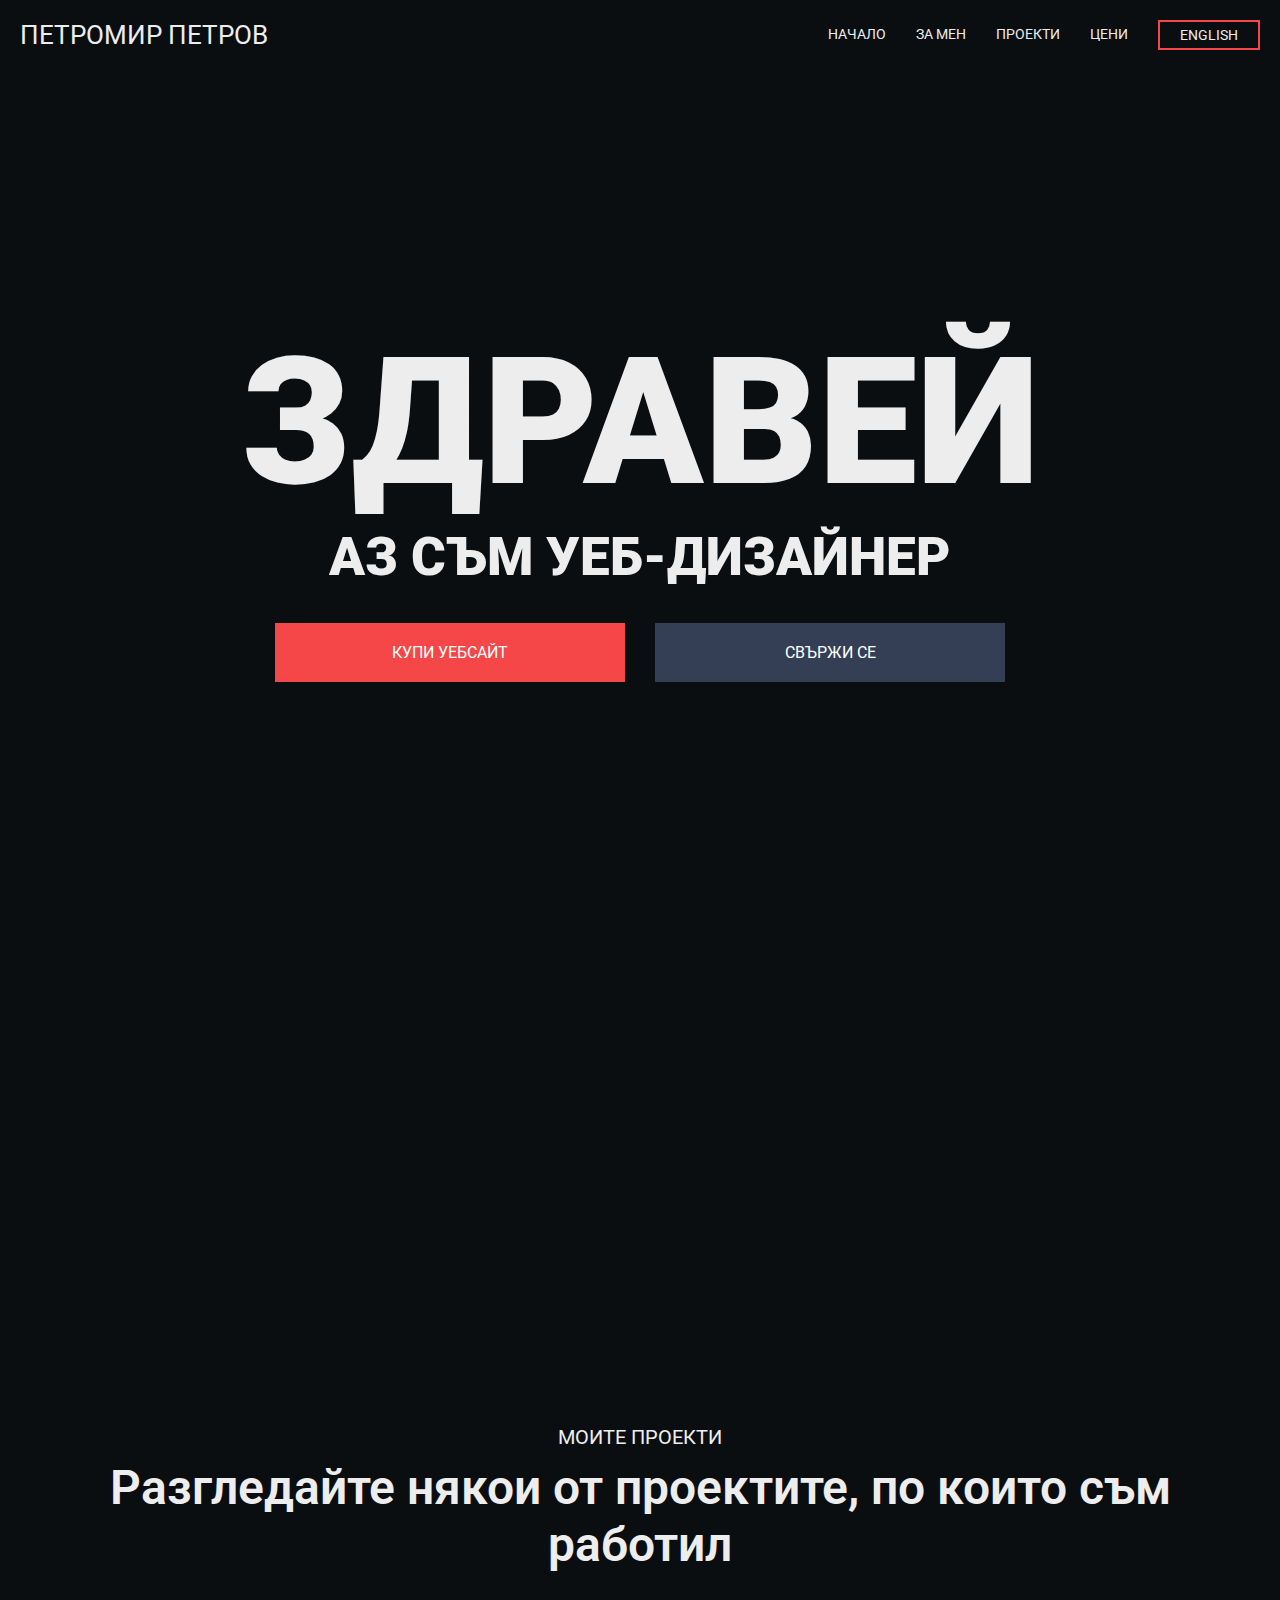
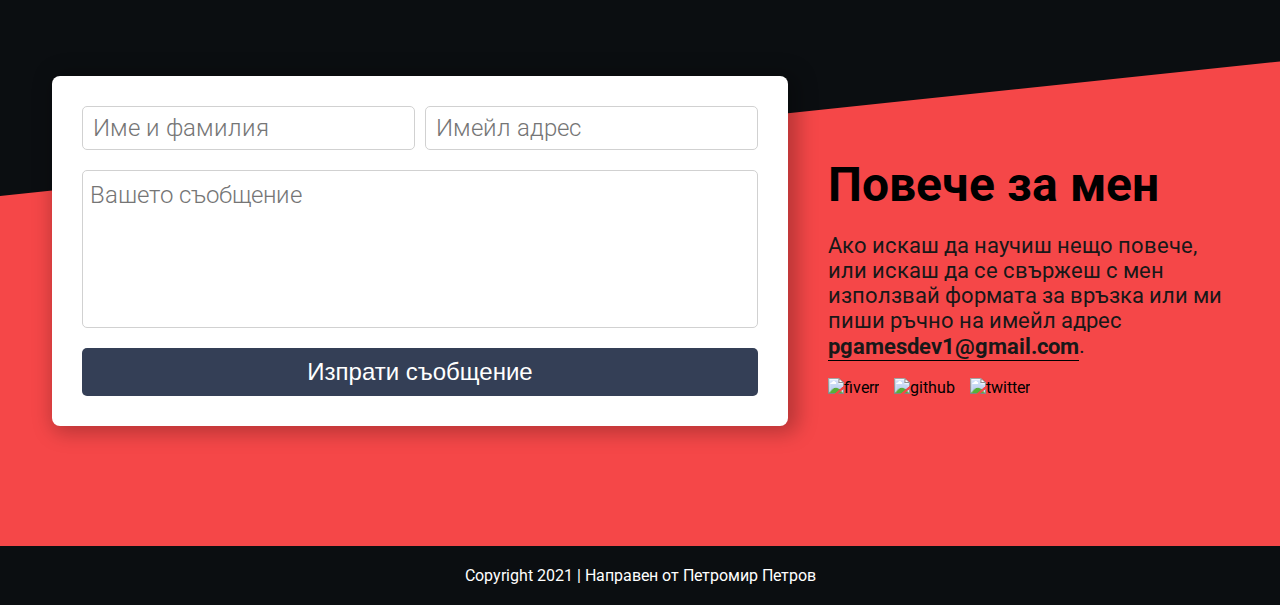
==== bg/index.html @ 0907011b "new projects new color footer translated to bg" ====
<!DOCTYPE html>
<html lang="en">
    <head>
        <title>Petromir Petrov | Web Developer</title>
        <link rel="stylesheet" href="../index.css">
        <meta charset="UTF-8">
        <meta name="description" content="Hi, my name is Petromir Petrov and I'm a front-end web developer and designer.">
        <meta name="keywords" content="HTML, CSS, JavaScript">
        <meta name="author" content="Petromir Petrov">
        <meta name="viewport" content="width=device-width, initial-scale=1.0">
        <link rel="icon" href="../images/logo.png" type="image/png">
        <script defer src="../index.js"></script>
    </head>
    <body>
        <header>
            <div class="mobile" id="navbar">
              <a href="#home">Петромир Петров</a>
              <span class="hamburger" onclick="menu()">
                <div></div>
                <div></div>
                <div></div>
              </span>
            </div>
            <div class="navWrapper" id="mobile-nav">
              <nav class="navigation">
                <span class="cross" onclick="menu()">
                  <div></div>
                  <div></div>
                </span>
                <div class="links">
                  <a class="nav-item" href="#home">Начало</a>
                  <a class="nav-item" href="#about">За мен</a>
                  <a class="nav-item" href="#projects">Проекти</a>
                  <a class="nav-item" href="#prices">Цени</a>
                  <a class="nav-item" href="/">English</a>
                </div>
                <div class="extras">
                  
                  <h2>Намери ме</h2>
                  <div class="extras-social">
                    <a href="https://www.fiverr.com/users/pgamesdev/" target="_blank"><img src="../images/fiverr.png" alt="fiverr"/></a>
                    <a href="https://www.github.com/PGameplay" target="_blank"><img src="../images/github-black.png" alt="github"></a>
                    <a href="https://www.twitter.com/PetromirDev" target="_blank"><img src="../images/twitter.png" alt="twitter"/></a>
                    <!-- <a href="https://www.github.com/PGameplay" target="_blank"><img src="https://cdn.icon-icons.com/icons2/2368/PNG/512/github_logo_icon_143772.png" width="32" alt="github"></a> -->
                  </div>  
                           
                </div>
                <div class="extras-bg-skew"></div>
                <div class="extras-bg"></div>     
                
              </nav>
           </div>
        </header>
        <main id="main">
          <section id="home">
            <div class="welcome-message bg">
              <h1>Здравей</h1>
              <h2>Аз съм уеб-дизайнер</h2>
              <div class="welcome-buttons">
                <a href="#prices">Купи уебсайт</a>
                <a class="second-welcome-button" href="#contact">Свържи се</a>
              </div>
            </div>
          </section>
          <section class="section about scroll scroll-opacity">
            <a href="#" class="anchor" id="about"></a> 
            <div class="about-wrapper">
              <div class="about-left">
                <h6>За мен</h6>
                <h3>Аз съм UX/UI Designer &<br/>
                Front-end разработчик</h3>
                <div class="line"></div>
              </div>
              <div class="about-right">
                <p>
                Здравей, казвам се Петромир Петров и съм самонаучен web разработчик и дизайнер. Обичам да създавам уебсайтове и уеб-апликации, които помагат на хората.
        <br/>
        <br/>
        Имам опит с HTML, CSS, JS, ReactJS, PreactJS, NextJS, Axios, Firebase and TailwindCSS. For me the key of making a good website is having the best possible performance,
        design, responsivness and last, but not least browser support. За мен най- важното нещо при създаване на уебсайт е постигането на възможно най- добрите - бързина, дизайн, (респонсив) и последно
        , но не и по значение съвместимост между всеки браузър.
        </p>
                <h4>Намери ме</h4>
              <div class="social">
                <!-- <a id="profile-link" href="https://github.com/PGameplay" target="_blank"><svg xmlns="http://www.w3.org/2000/svg" viewBox="0 0 24 24" ><path fill="none" d="M0 0h24v24H0z"/><path d="M12 2C6.475 2 2 6.475 2 12a9.994 9.994 0 0 0 6.838 9.488c.5.087.687-.213.687-.476 0-.237-.013-1.024-.013-1.862-2.512.463-3.162-.612-3.362-1.175-.113-.288-.6-1.175-1.025-1.413-.35-.187-.85-.65-.013-.662.788-.013 1.35.725 1.538 1.025.9 1.512 2.338 1.087 2.912.825.088-.65.35-1.087.638-1.337-2.225-.25-4.55-1.113-4.55-4.938 0-1.088.387-1.987 1.025-2.688-.1-.25-.45-1.275.1-2.65 0 0 .837-.262 2.75 1.026a9.28 9.28 0 0 1 2.5-.338c.85 0 1.7.112 2.5.337 1.912-1.3 2.75-1.024 2.75-1.024.55 1.375.2 2.4.1 2.65.637.7 1.025 1.587 1.025 2.687 0 3.838-2.337 4.688-4.562 4.938.362.312.675.912.675 1.85 0 1.337-.013 2.412-.013 2.75 0 .262.188.574.688.474A10.016 10.016 0 0 0 22 12c0-5.525-4.475-10-10-10z" fill="rgba(255,255,255,1)"/></svg></a> -->
                <a href="https://www.fiverr.com/users/pgamesdev/" target="_blank"><img src="../images/fiverr.png" alt="fiverr"/></a>
                <a href="https://www.github.com/PGameplay" target="_blank"><img src="../images/github(1).png" alt="github"></a>
                <a href="https://www.twitter.com/PetromirDev" target="_blank"><img src="../images/twitter.png" alt="twitter"/></a>
              </div>
              </div>
            </div>
          </section>
          <section class="section projects">
            <a href="#" class="anchor" id="projects"></a>
            <h6>Моите проекти</h6>
            <h3>Разгледайте някои от проектите, по които съм работил</h3>
            <div class="projects-flex">
              <div class="project-tile scroll scroll-from-right">
                <img loading="lazy" alt="project" src="https://propus-elementor.nelly-k.com/wp-content/uploads/2021/02/Portfolio-01-768x512.jpg"/>
                <div class="project-tile-body">
                  <h2 class="project-name">Lorem lipsum</h2>
                  <div class="line project-line"></div>
                  <div class="project-stack">
                    <h3 class="project-stack-item">Lorem.</h3>
                    <h3 class="project-stack-item">Lorem.</h3>
                    <h3 class="project-stack-item">Lorem.</h3>
                    <h3 class="project-stack-item">Lorem.</h3>
                  </div>
                  <p>Lorem ipsum dolor sit, amet consectetur adipisicing elit. Hic, quaerat?</p>
                  <div class="project-tile-bottom">
                    <a href="#" class="project-bottom-preview">Виж</a>
                    <a href="#" class="project-bottom-github">Github</a>
                  </div>
                </div>                               
              </div>
              <div class="project-tile scroll scroll-from-left">
                <img loading="lazy" alt="project" src="https://propus-elementor.nelly-k.com/wp-content/uploads/2021/02/Portfolio-01-768x512.jpg"/>
                <div class="project-tile-body">
                  <h2 class="project-name">Lorem lipsum</h2>
                  <div class="line project-line"></div>
                  <div class="project-stack">
                    <h3 class="project-stack-item">Lorem.</h3>
                    <h3 class="project-stack-item">Lorem.</h3>
                    <h3 class="project-stack-item">Lorem.</h3>
                    <h3 class="project-stack-item">Lorem.</h3>
                  </div>
                  <p>Lorem ipsum dolor sit, amet consectetur adipisicing elit. Hic, quaerat?</p>
                  <div class="project-tile-bottom">
                    <a href="#" class="project-bottom-preview">Виж</a>
                    <a href="#" class="project-bottom-github">Github</a>
                  </div>
                </div>                               
              </div>
              <div class="project-tile scroll scroll-from-right">
                <img loading="lazy" alt="project" src="https://propus-elementor.nelly-k.com/wp-content/uploads/2021/02/Portfolio-01-768x512.jpg"/>
                <div class="project-tile-body">
                  <h2 class="project-name">Lorem lipsum</h2>
                  <div class="line project-line"></div>
                  <div class="project-stack">
                    <h3 class="project-stack-item">Lorem.</h3>
                    <h3 class="project-stack-item">Lorem.</h3>
                    <h3 class="project-stack-item">Lorem.</h3>
                    <h3 class="project-stack-item">Lorem.</h3>
                  </div>
                  <p>Lorem ipsum dolor sit, amet consectetur adipisicing elit. Hic, quaerat?</p>
                  <div class="project-tile-bottom">
                    <a href="#" class="project-bottom-preview">Виж</a>
                    <a href="#" class="project-bottom-github">Github</a>
                  </div>
                </div>                               
              </div>

           
            </div>
          </section>
          <section class="section prices scroll scroll-opacity">
            <a href="#" class="price-anchor" id="prices"></a>
            <h6>цени</h6>
            <h3>Най - добрата цена за теб, който и да си</h3>
            <div class="plans-wrapper">
              <div class="plan">
                <div class="plan-top">
                  <h4 class="plan-category">Стандартен</h4>
                  <h2 class="plan-price"><span>40лв.</span> /фиксирана</h2>
                  <p class="plan-desc">A beautifuly designed one page with 5 sections maximum static website.</p>
                </div>
                <div class="plan-info">
                  <ul>
                    <li><img src="../images/tick.png" alt="/"/>Perfect for starters</li>
                    <li><img src="../images/tick.png" alt="/"/>1 страница 5 секции</li>
                    <li><img src="../images/tick.png" alt="/"/>Анимации</li>
                    <li><img src="../images/tick.png" alt="/"/>1 ревизия</li>
                    <a class="contact-button" href="#contact">Свържи се</a>
                  </ul>
                </div>
              </div>
              <div class="plan" id="best-plan">
                <div class="plan-top">
                  <h4 class="plan-category">Препоръчан</h4>
                  <h2 class="plan-price"><span>80лв.</span> /фиксирана</h2>
                  <p class="plan-desc">Multi-page static website with Lorem ipsum dolor sit amet.</p>
                </div>
                <div class="plan-info">
                  <ul>
                    <li><img src="../images/tick.png" alt="/"/>Perfect for starters</li>
                    <li><img src="../images/tick.png" alt="/"/>3-4 страници</li>
                    <li><img src="../images/tick.png" alt="/"/>Wireframe</li>
                    <li><img src="../images/tick.png" alt="/"/>3 ревизии</li>
                    <a class="contact-button" href="#contact">Свържи се</a>
                  </ul>
                </div>
              </div>
              <div class="plan">
                <div class="plan-top">
                  <h4 class="plan-category">Бизнес</h4>
                  <h2 class="plan-price"><span>200лв.</span> /фиксирана</h2>
                  <p class="plan-desc">Lorem ipsum dolor sit amet consectetur adipisicing elit.</p>
                </div>
                <div class="plan-info">
                  <ul>
                    <li><img src="../images/tick.png" alt="/"/>Перфектен за вашия бизнес</li>
                    <li><img src="../images/tick.png" alt="/"/>5-9 страници</li>
                    <li><img src="../images/tick.png" alt="/"/>Layout sketch и wireframe</li>
                    <li><img src="../images/tick.png" alt="/"/>5 ревизии</li>
                    <a class="contact-button" href="#contact">Свържи се</a>
                  </ul>
                </div>
              </div>
              
            </div>
            <p class="plans-disclaimer">*Всички цени са цени за самият уебсайт и не включват хостинг и домейн, но е моя задача да ви помогна за тях!</p>
          </section>
        </main>
        <footer>
          <div class="footer-top">
          </div>
          </div>
          <div class="footer-body">
            <div class="footer-body-content">
              <a href="#" class="anchor" id="contact"></a>
              <form class="contact-form scroll" action="https://formsubmit.co/pgamesdev1@gmail.com" method="POST">
                <div class="contact-form-top">
                  <input type="text" name="name" placeholder="Име и фамилия" required/>
                  <input type="email" name="email" placeholder="Имейл адрес" required/>
                </div>

                <textarea name="message" placeholder="Вашето съобщение" required></textarea>
                <button class="footer-contact-button">Изпрати съобщение</button>
              </form>
              <div class="footer-body-right">
                <h2>Повече за мен</h2>
                <p>Ако искаш да научиш нещо повече,
                  или искаш да се свържеш с мен използвай
                  формата за връзка или ми пиши ръчно на
                  имейл адрес <a href="mailto:pgamesdev1@gmail.com" class="email">pgamesdev1@gmail.com</a>.</p>
                <div class="social footer-social"> 
                  <!-- <div class="circle"></div>
                  <div class="circle"></div> -->
                  <a href="https://www.fiverr.com/users/pgamesdev/" target="_blank"><img src="../images/fiverr.png" alt="fiverr"/></a>
                  <a href="https://www.github.com/PGameplay" target="_blank"><img src="../images/github(1).png" alt="github"></a>
                  <a href="https://www.twitter.com/PetromirDev" target="_blank"><img src="../images/twitter.png" alt="twitter"/></a>
                </div>
              </div>
            </div>
          </div>
          <div class="footer-copyright">
            <p>Copyright 2021 | Направен от Петромир Петров</p>
          </div>
        </footer>
    </body>
    <!-- <script>
     
    </script> -->
</html>
---- index.css ----
@import url("https://fonts.googleapis.com/css2?family=Roboto:ital,wght@0,100;0,300;0,400;0,500;0,700;0,900;1,700&display=swap");
/* @import url("https://fonts.googleapis.com/css2?family=Open+Sans:wght@300;400;600;700;800&display=swap"); */
html,body{
  margin:0;
  padding:0;
  font-family: "Roboto", sans-serif!important;
  overflow-x:hidden;
  scroll-behavior:smooth;
}
body{
  background-color: #0B0E11;
}
::selection{
  background-color: rgb(235, 135, 143);
}
*{
  margin:0;
  padding:0;
  box-sizing:border-box;
  color: #EDEDED;
}
/*SCROLL ANIMATION*/
.scroll {
  transition-delay: 1s;
}
.scroll.scroll-opacity{
  transition: 1s opacity;
  opacity: 0;
}
.scroll.scroll-opacity.scrolled {
  opacity: 1;
}
.scroll.scroll-from-left{
  position: relative;
  left:-100%;
  transition: left 1s;
}
.scroll.scroll-from-left.scrolled{
  left: 0;
}
.scroll.scroll-from-right{
  position: relative;
  right: -100%;
  transition: right 1s;
}
.scroll.scroll-from-right.scrolled{
  right: 0;
}
/*STYLES*/
a{
  text-decoration:none;
}
a.anchor{
  display: block;
  position: relative;
  top: -250px;
  visibility: hidden;
}
a.price-anchor{
  display: block;
  position: relative;
  top: -150px;
  visibility: hidden;
}
@media (max-width: 768px){
  a.anchor{
    top:-90px;
  }
}
.section{
  display:flex;
  justify-content:center;
  padding: 60px 20px;
}
/*NAVBAR*/
header{
  padding:20px;
  z-index: 999;
  position:fixed;
  width:100%;
  display:flex;
  justify-content:space-between;
  background-color: #0B0E11;
}
header a{
  font-size: 26px;
  text-transform:uppercase;
  white-space: nowrap;
}
.nav-item{
  margin-left:30px;
  text-transform:uppercase;
  font-size: 14px;
  border-bottom: 2px solid transparent;
  transition: .2s border ease-out;
}
.nav-item:hover{
  border-bottom: 2px solid #F54748;
}
.nav-item:last-child{
  padding: 5px 20px;
  border: 2px solid #F54748;
  transition: .1s ease-out;
  background: transparent;
  background: linear-gradient(to left, transparent 50%, #F54748 50%) right;
  background-size: 200%;
  transition: .3s ease-out background;
}
.nav-item:last-child:hover{
  background-position: left;
  color:white;
}
.mobile{
  justify-content: space-between;
  align-items: center;
}
.hamburger{
  display: none;
  width: 50px;
  height: 50px;
  cursor: pointer;
  position: relative;
}
.hamburger div{
  width: 50px;
  right: 0px;
  background-color: white;
  height: 3px;
  top:10px;
  position: absolute;
}
.hamburger div:nth-child(2){
  top: 25px;
  width: 30px;
}
.hamburger div:last-child{
  top:38px;
  width: 15px;
}
.navigation{
  display: flex;
  position: relative;
  align-items: center;
}
.links{
  display: flex;
  align-items: center;
}
.cross{
  cursor: pointer;
  display: none;
  width: 30px;
  height: 30px;
  position: absolute;
  top: 20px;
  right: 20px;
}
.cross div{
  position: absolute;
  width: 2px;
  height: 30px;
  top:0;
  left:50%;
  /* top:25px
  right:40px; */
  background-color: black;
  transform: rotate(-45deg);
}
.cross div:last-child{
  transform: rotate(45deg);
}
.extras{
  display: none;
  z-index: 2;
  position: relative;
}
.extras-bg{
  display: none;
  position: absolute;
  width: 100%;
  height: 150px;
  bottom: 0;
  width: 100%;
  background: rgb(255, 219, 219);
  z-index: 0;
  transform-origin: top right;
}
.extras-bg-skew{
  display: none;
  position: absolute;
  width: 100%;
  bottom: -100px;
  height: 300px;
  background: rgb(255, 219, 219);
  z-index: 0;
  transform: skewY(-6deg);
  transform-origin: top left;
}

#navbar{
  display:flex;
}


@media (min-width: 1300px){
  .nav-item{
    font-size: 16px;
  }
}
@media (max-width: 768px){
  .extras-bg{
    display: block;
  }
  .extras-bg-skew{
    display: block;
  }
  #mobile-nav{
    display: none;
  }
  header{
    flex-direction: column;
    background-color: transparent;
    padding: 0;
  }
  .mobile{
    padding:20px 10px;
    background-color: #0B0E11;
  }
  .navWrapper{
    position: fixed;
    left:0;
    top:0;
    flex-direction: column;
    height: 100%;
    padding: 10px;
    width: 100%;
    background-color: #0B0E11;

  }
  .navigation{
    background-color: #FFF;
    height: 100%;
    flex-direction: column;
    justify-content: center;
    width: 100%;
  }
  .extras{
    display: flex;
    flex-direction: column;
    justify-content: center;
    margin-top: auto;
    margin-bottom: 20px;
    text-align: center;
  }
  .extras h2{
    color:rgb(44, 44, 44);
    margin-bottom: 15px;
  }
  .extras-social a{
    margin: 0 5px;
  }
  .cross{
    display: block;
  }
  .nav-item{
    margin-left: 0;
    text-align: center;
    font-weight: bold;
    color:#212121;
    font-size: 16px;
    letter-spacing: 1.6px;
    margin-bottom: 40px;
    border-bottom: 2px solid transparent;
    transition: .3s ease-out border;
  }
  .nav-item:hover{
    color:#2a2a5c;
    border-bottom: 2px solid #F54748;
  }
  .nav-item:last-child{
    /* padding: 0 0;
    margin-bottom: 0;
    background:none;
    background-color: transparent;
    color: #212121;
    border: 2px solid transparent;
    font-weight: 600;
    transition: .3s ease-out border;
    color: black;
    padding: 5px;
    border: 2px solid #F54748; */
    padding: 5px 10px;
  }
  /* .nav-item:last-child:hover{
    color: black;
    border-bottom: 2px solid #F54748;
  } */
  .links{
    flex-direction: column;
    margin-top: auto;
  }
  .hamburger{
    display: block;
  }
}
/*WELCOME SECTION*/
#home{
  min-height: 100vh;
  display:flex;
  justify-content:center;
  align-items:center;
  text-align:center;
}
.welcome-message{
  display:flex;
  max-width: 800px;
  padding: 20px;
  flex-direction:column;
  align-items: center;
}
.welcome-message h1{
  font-size: calc(100px + 6vw);
  text-transform:uppercase;
  font-weight: 900;
}
.welcome-message h2{
  font-size: calc(40px + 1vw);
  text-transform:uppercase;
  font-weight: 900;
}
.welcome-message p{
  text-align:left;
  align-self:flex-start;
  margin-top: 20px;
  color: rgb(240,240,240);
}
.welcome-buttons{
  margin-top: 35px;
  display:flex;
  width:100%;
  justify-content: center;
}
.welcome-buttons a{
  background-color: #F54748;
  outline: none;
  border:none;
  color:white;
  font-size: 16px;
  padding: 20px 60px;
  text-transform: uppercase;
  white-space:nowrap;
  margin: 0 15px;
  width: 100%;
}
.welcome-buttons a:hover{
  background-color:white;
  color: black;
  cursor:pointer;
}
.welcome-buttons .second-welcome-button{
  background-color: #343F56;
  color:white;
}
.welcome-buttons .second-welcome-button:hover{
    background-color: #293142;
    color: white;
}
@media (max-width: 550px){
  .welcome-buttons{
    flex-direction: column;
  }
  .welcome-buttons a{
    margin-left:0;
    margin-right: 0;
    margin-top: 20px;
  }
  .welcome-message h1{
    font-size: 100px;
  }
  .welcome-message.bg h1{
    font-size: 80px;
  }
  .welcome-message h2{
    font-size: 30px;
    margin-bottom: auto;
  }
  .welcome-message{
    width: 100%;
    justify-content: center;
  }
  .welcome-buttons{
    margin-top: 100px;
  }
  /* #home{
    align-items: flex-end;
    padding-bottom: 30px;
  } */
}
@media (min-height: 800px){
  #home{
    padding-top: 100px;
    align-items: center;
  }
}
/*ABOUT*/

.about-wrapper{
  max-width: 1200px;
  display:flex; 
  width:100%;
  justify-content:space-between;
}
.about-left{
  white-space:nowrap;
  margin-right: 100px;
}
.about-left h6{
  text-transform: uppercase;
  margin-bottom: 25px;
  font-weight: 400;
  font-size: 14px;
  min-width: 550px;
  font-weight: 300;
}
.about-left h3{
  font-size:26px;
  text-transform:uppercase;
  font-weight: 300;
}
.line{
  margin-top: 20px;
  width: 40px;
  border-radius: 5px;
  height:2px;
  background-color: #F54748;

}
.about-right p{
  font-weight: 300;
  line-height: 140%;
  font-size: 18px;
}
.about-right h4{
  margin-top:15px;
  text-transform:uppercase;
  letter-spacing: 2px;
  font-weight: 400;
}
.social {
  margin-top: 15px;
  display: flex;
}
.social img{
  width: 32px;
  height:32px;
}
.social a{
  margin-right: 15px;
}
.social a:last-child{
  margin-right: 0;
}
@media (min-width: 1300px){
  .about-left h3{
    font-size: 32px;
  }
  .about-left h6{
    font-size: 18px;
  }
  .about-right p {
    font-size: 22px;
  }
  .about-right h4{
    font-size: 20px;
    margin-top: 25px;
  }
  .social{
    margin-top: 10px;
  }
}
@media (max-width: 1200px){
  .about-left h6{
    min-width: unset;
  }
  .about-right p{
    max-width: 500px;
  }
}
@media (max-width: 900px){
  .about-wrapper{
    flex-direction:column;
    align-items:center;
  }
  .line{
    margin:20px auto;
  }
  .about-left{
    margin-bottom: 50px;
    justify-content:center;
    text-align:center;
    margin-right:0;
  }
  .about-right p{
    max-width: unset;
    text-align: center;
  }
  .about-right h4{
    text-align: center;
    margin-top: 20px;
    font-size: 16px;
  }
  .social{
    justify-content: center;
    text-align: center;
  }
}
/*Projects*/
.projects{
  justify-content: center;
  flex-direction: column;
}
/* .projects > h6, .projects > h3{
  text-align: center;
}
.projects > h6{
  text-transform: uppercase;
  margin-bottom: 25px;
  font-weight: 400;
  font-size: 14px;
  min-width: 550px;
  font-weight: 300;
} */
.projects > h6{
  text-transform: uppercase;
  font-weight: 400;
  text-align: center;
  font-size: 20px;
  color: rgb(238, 238, 238);
  margin-bottom: 10px;
}
.projects > h3{
  font-size:48px;
  text-align: center;
  font-weight: 600;
}
/* .projects > h3{
  font-size:26px;
  text-transform:uppercase;
  font-weight: 300;
  margin-bottom: 40px;
} */
.projects-flex{
  display:flex;
  justify-content:center;
  flex-wrap:wrap;
}
.project-tile{
  margin: 20px 20px;
  display:flex;
  max-width: 350px;
  flex-direction:column;
  position:relative;
  background-color: #121621;
  padding: 20px;
  border-radius: 15px;

}
.project-tile img{
  /* transition: .6s; */
  width: 100%;
  height: auto;
  border-radius: 15px;
}
/*PROJECT BODY*/
.project-stack{
  display: flex;
  align-items: center;
  justify-content: flex-start;
  flex-wrap: wrap;
  margin: 20px 0;
}
.project-stack-item{
  padding: 4px 12px;
  border-radius: 50px;
  background-color: #22273B;
  font-weight: 500;
  color:rgb(202, 202, 202);
  text-transform: uppercase;
  font-size: 16px;
  margin: 12px;
  margin-bottom: 0;
  margin-left: 0;
}

.project-tile-body p{
  font-size: 24px;
  color: rgb(201, 201, 201);
}
.project-name{
  margin-top: 15px;
  font-weight: 500;
  font-size: 24px;
}
.project-line{
  margin:10px 0;
}
/*PROJECT BOTTOM*/
.project-tile-bottom{
  display: flex;
  margin-top: 20px;
}
.project-tile-bottom a{
  padding: 6px 18px;
  margin-right: 10px;
  border-radius: 50px;
  font-size: 18px;
  display: flex;
  align-items: center;
}
.project-bottom-preview{
  background-color: white;
  color:black;
  transition: .3s ease-out;
  border: 1px solid transparent;
}
.project-bottom-preview:hover{
  background-color: transparent;
  border: 1px solid white;
  color:white;
}
.project-bottom-github{
  border: 1px solid white;
  transition: .3s ease-out;
}
.project-bottom-github:hover{
  border: 1px solid transparent;
  background-color: white;
  color:black;
}

/* .project-tile img:hover{
  transform: translateY(-10px)
} */
/* .project-tile a{
  text-transform:uppercase;
  margin-top:20px;
  font-size: 16px;
  letter-spacing: .8px;
  font-weight:500;
}
.project-tile h4{
  font-weight: 300;
  margin-top: 15px;
} */
/* @media (min-width: 1300px){
  .project-tile {
    max-width: 450px;
  }
} */
@media (max-width: 760px){
  .project-tile{
    margin: 10px 0;
    width: 100%;
  }
  .projects > h3{
    font-size: 30px;
  }
  .projects >  h6{
    font-size: 16px;
  }
}
@media (min-width: 1300px){
  .projects > h3{
    margin-bottom: 50px;
  }
  .project-tile{
    width: 100%;
    align-items: center;
    justify-content: center;
    max-width: unset;
    flex-direction: row;
    max-width: 1200px;
  }
  .project-tile-body{
    flex-direction: column;
    padding: 20px 40px;
  }
  .project-line{
    height: 3px;
  }
  .project-tile img{
    max-width: 500px;
  }
  .projects-flex{
    width: 100%;
    flex-wrap: nowrap;
    flex-direction: column;
    align-items: center;
  }

}
/*PRICES*/
.prices{
  display: flex;
  flex-direction: column;
  justify-content: center;
  align-items: center;
}
.prices h6{
  text-transform: uppercase;
  font-weight: 400;
  text-align: center;
  font-size: 20px;
  color: rgb(238, 238, 238);
  margin-bottom: 10px;
}
.prices h3{
  font-size:48px;
  text-align: center;
  font-weight: 600;
}
.plans-wrapper{
  display: flex;
  justify-content: center;
  flex-wrap: wrap;
  margin-top: 50px;
}
.plans-disclaimer{
  color: rgb(228, 228, 228);
  margin-top: 20px;
  max-width: 100%;
}
.plan *{
  color:black;
}
.plan{
  background-color: white;
  border-radius: 8px;
  margin: 10px;
}
#best-plan{
  border: 3px solid #cf1414;
}
.plan-category{
  text-transform: uppercase;
  color:#cf2424;
  background-color: #ffeeee;
  display: inline;
  border-radius: 25px;
  padding: 5px 14px;
  font-size: 14px;
  font-weight: 500;
}
.plan-top{
  padding: 30px;
}
.plan-price{
 color:#444444; 
 margin-top: 15px;
 font-weight: 400;

}
.plan-price span{
  font-size: 48px;
  font-weight: 900;
}
.plan-desc{
  color:#5f5f5f;
  max-width: 350px;
  margin-top: 15px;
}
/*plan bottom*/
.plan-info{
  padding: 20px 30px 30px 30px;
  background-color: #F9FAFB;
  border-radius: 0 0 8px 8px;
}
.plan-info li{
  list-style-type: none;
  color:rgb(44, 44, 44);
}
.plan-info img{
  margin-right: 10px;
}
.contact-button{
  width: 100%;
  box-shadow: rgba(50, 50, 93, 0.25) 0px 6px 12px -2px, rgba(0, 0, 0, 0.3) 0px 3px 7px -3px;
  color: #F54748;
  font-weight: 500;
  display: flex;
  justify-content: center;
  margin-top: 30px;
  border-radius: 5px;
  padding: 12px 0;
  cursor: pointer;
}
#best-plan .contact-button{
  background-color: #F54748;
  color: white;
  box-shadow: none;
}
.contact-button:hover{
  box-shadow: rgba(50, 50, 93, 0.25) 0px 12px 12px -2px, rgba(0, 0, 0, 0.3) 0px 3px 7px -3px;
}
#best-plan .contact-button:hover{
  background-color: #e62929;
}
@media (min-width: 1300px){
  .plan{
    margin:20px;
    min-width: 500px;
  }
  .plan-top{
    padding:40px;
  }
  .plan-info{
    padding: 20px 40px 40px 40px;
  }
  .plan-price{
    margin-top: 30px;
    font-size: 40px;
  }
  .plan-price span{
    font-size: 70px;
  }
  .plan-desc{
    font-size: 20px;
  }
  .plan-category{
    font-size: 16px;
    padding: 6px 18px;
  }
  .plan-info li{
    font-size: 20px;
  }
  .contact-button{
    font-size: 24px;
  }
}
@media (max-width: 768px){
  .plan{
    width: 100%;
    max-width: 400px;
    margin: 10px 0;
  }
  .section{
    padding: 80px 10px;
  }
  .prices h6{
    font-size: 16px;
  }
  .prices h3{
    font-size: 30px;
  }
  .plans-disclaimer{
    max-width: 400px;
  }
}
/*FOOTER*/
footer{
  position: relative;
  display: flex;
  flex-direction: column;
  align-items: center;
  justify-content: center;
  margin-top: 200px;
  background-color: #F54748;
}
footer *{
  outline: none;
  color:black;
  border:none;
}
footer input, footer textarea{
  border: 1px solid #D1D1D1;
  font-size: 24px;
  padding: 7px 10px;
  color:black;
  font-family: "Roboto", sans-serif!important;
  font-weight: 300;
  border-radius: 5px;
  resize: none;
}
footer textarea{
  padding: 10px 7px 90px 7px;
}
.footer-top {
  position: absolute;
  top: 0;
  bottom: 0;
  right: 0;
  left: 0;
  width: 100%;
  height: 100%;
  background: #F54748;
  z-index: -1;
  transform: skewY(-6deg);
  transform-origin: top left;
}
.footer-body{
  padding: 0 20px;
  top:-120px;
  position: relative;
}
.footer-body-content{
  display: flex;
  align-items: flex-start;
  justify-content: center;
  position: relative;
}
.footer-body-right{
  margin-top: 80px;
  margin-left: 40px;
}
.footer-body-right h2{
  font-weight: bold;
  font-size: 48px;
}
.footer-body-right p{
  max-width: 400px;
  margin-top: 20px;
  font-size: 22px;
  color:rgb(24, 24, 24);
}
.email{
  font-weight: bold;
  border-bottom: 1px solid black;
  padding: 1.5px 0;
  color:rgb(24, 24, 24);
  transition: .1s color,border;
}
.email:hover{
  color:white;
  border-bottom: 1px solid white;
}
/*FOOTER-CONTACT-FORM*/
.contact-form{
  position: relative;
  display: flex;
  flex-direction: column;
  background-color: white;
  padding: 30px;
  box-shadow: 5px 2px 20px 5px rgba(0,0,0,0.25);
  border-radius: 8px;
}
.contact-form-top{
  display: flex;
}
.contact-form-top input:last-child{
  margin-left: 10px;
}
.contact-form input{
  margin-bottom: 10px;
}
.contact-form textarea{
  margin-top: 10px;
}
.contact-form button{
  font-size: 24px;
  background-color: #343F56;
  color:white;
  border-radius: 5px;
  padding: 10px 0;
  margin-top: 20px;
}
.contact-form button:hover{
  background-color: #2b354b;
  cursor: pointer;
}
/*FOOTER-BOTTOM*/
.footer-copyright{
  background-color: #0B0E11;
  width: 100%;
  display: flex;
  padding: 20px;
  justify-content: center;
}
.footer-social{
  margin-top: 20px;
}
.footer-copyright p{
  color:white;
}
/*MEDIA QUERIES*/
@media (max-width: 1200px){
  .footer-body-content{
    flex-direction: column;
    align-items: center;
  }
  .footer-body-right{
    display: flex;
    flex-direction: column;
    justify-content: center;
    text-align: center;
    margin-left: 0;
    padding: 0 20px;
  }
  .footer-body-right p{
    max-width: 400px;
  }

  .contact-form{
    margin: 0 20px;
  }
}
@media (max-width: 760px){
  .contact-form-top{
    flex-direction: column;
  }
  .contact-form-top input:last-child{
    margin-left: 0;
  }
  .contact-form{
    padding: 15px;
    width: 100%;
    max-width: 400px;
  }
}
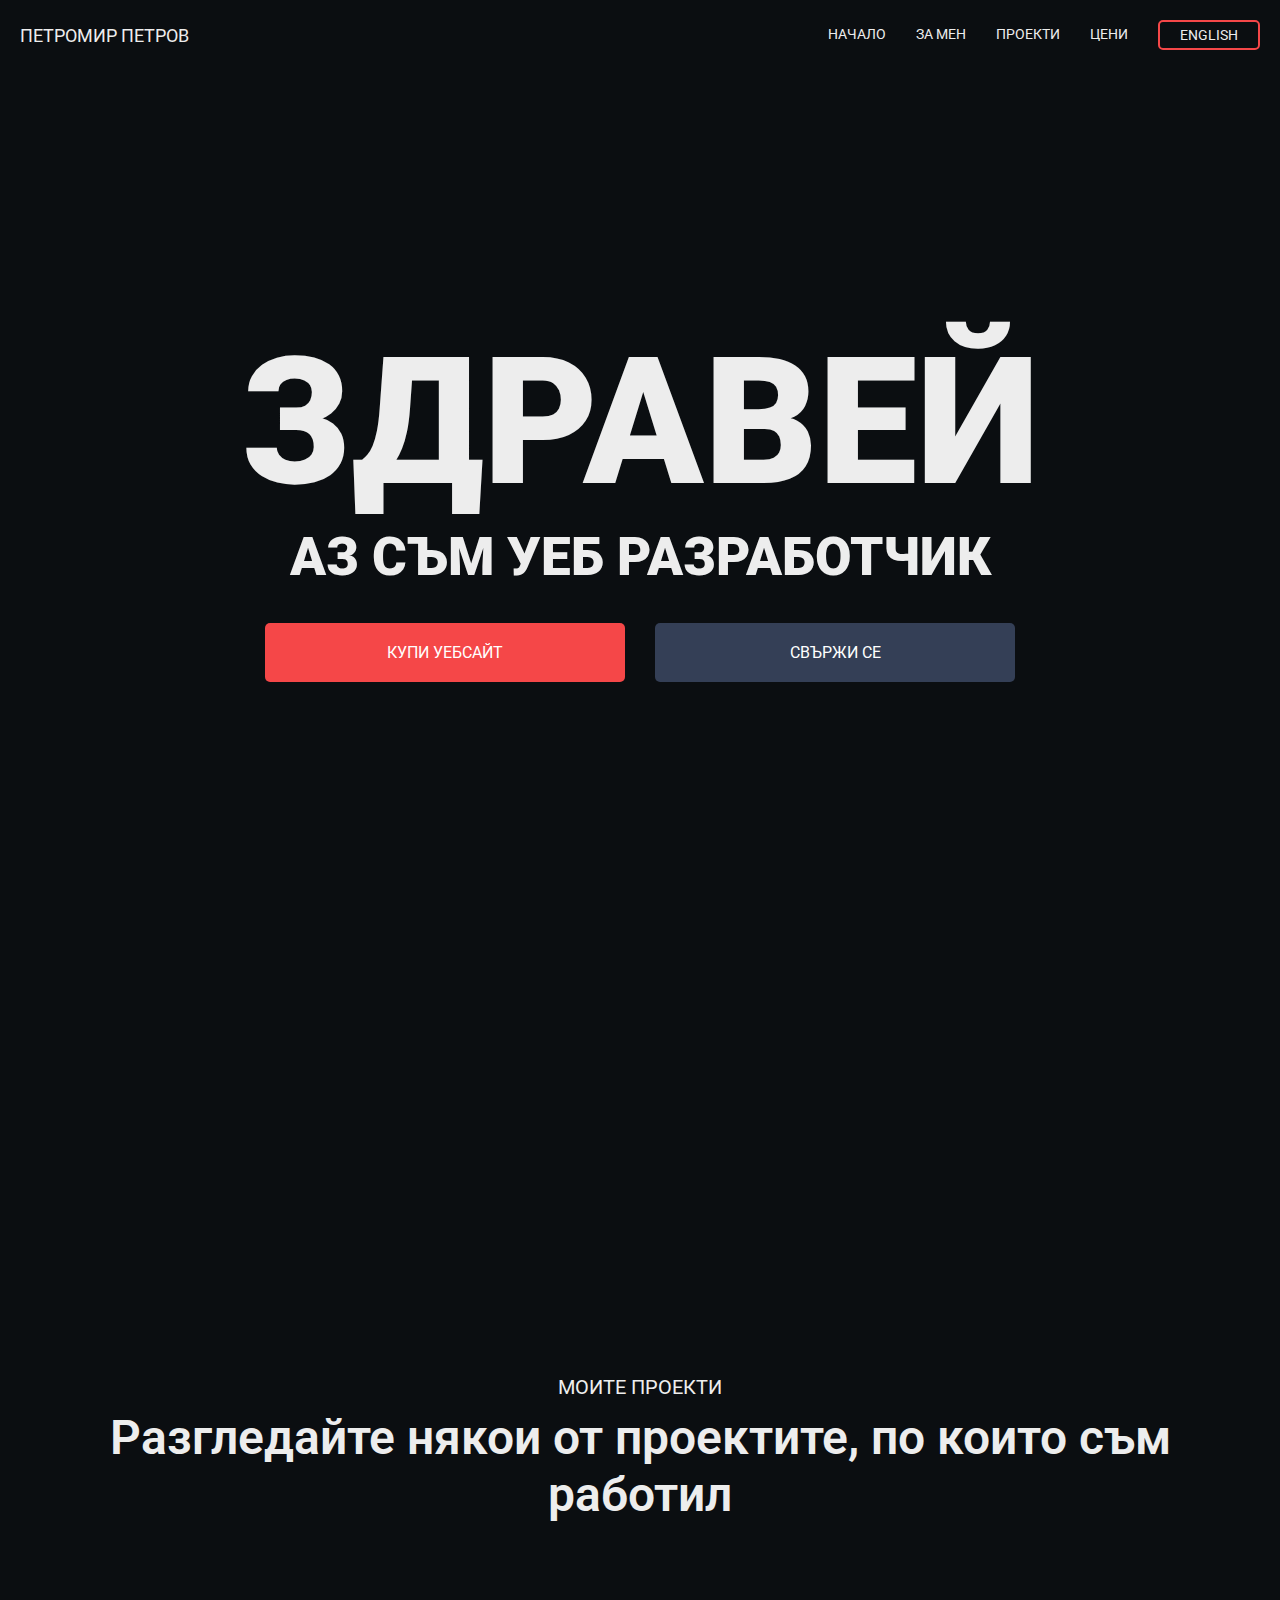
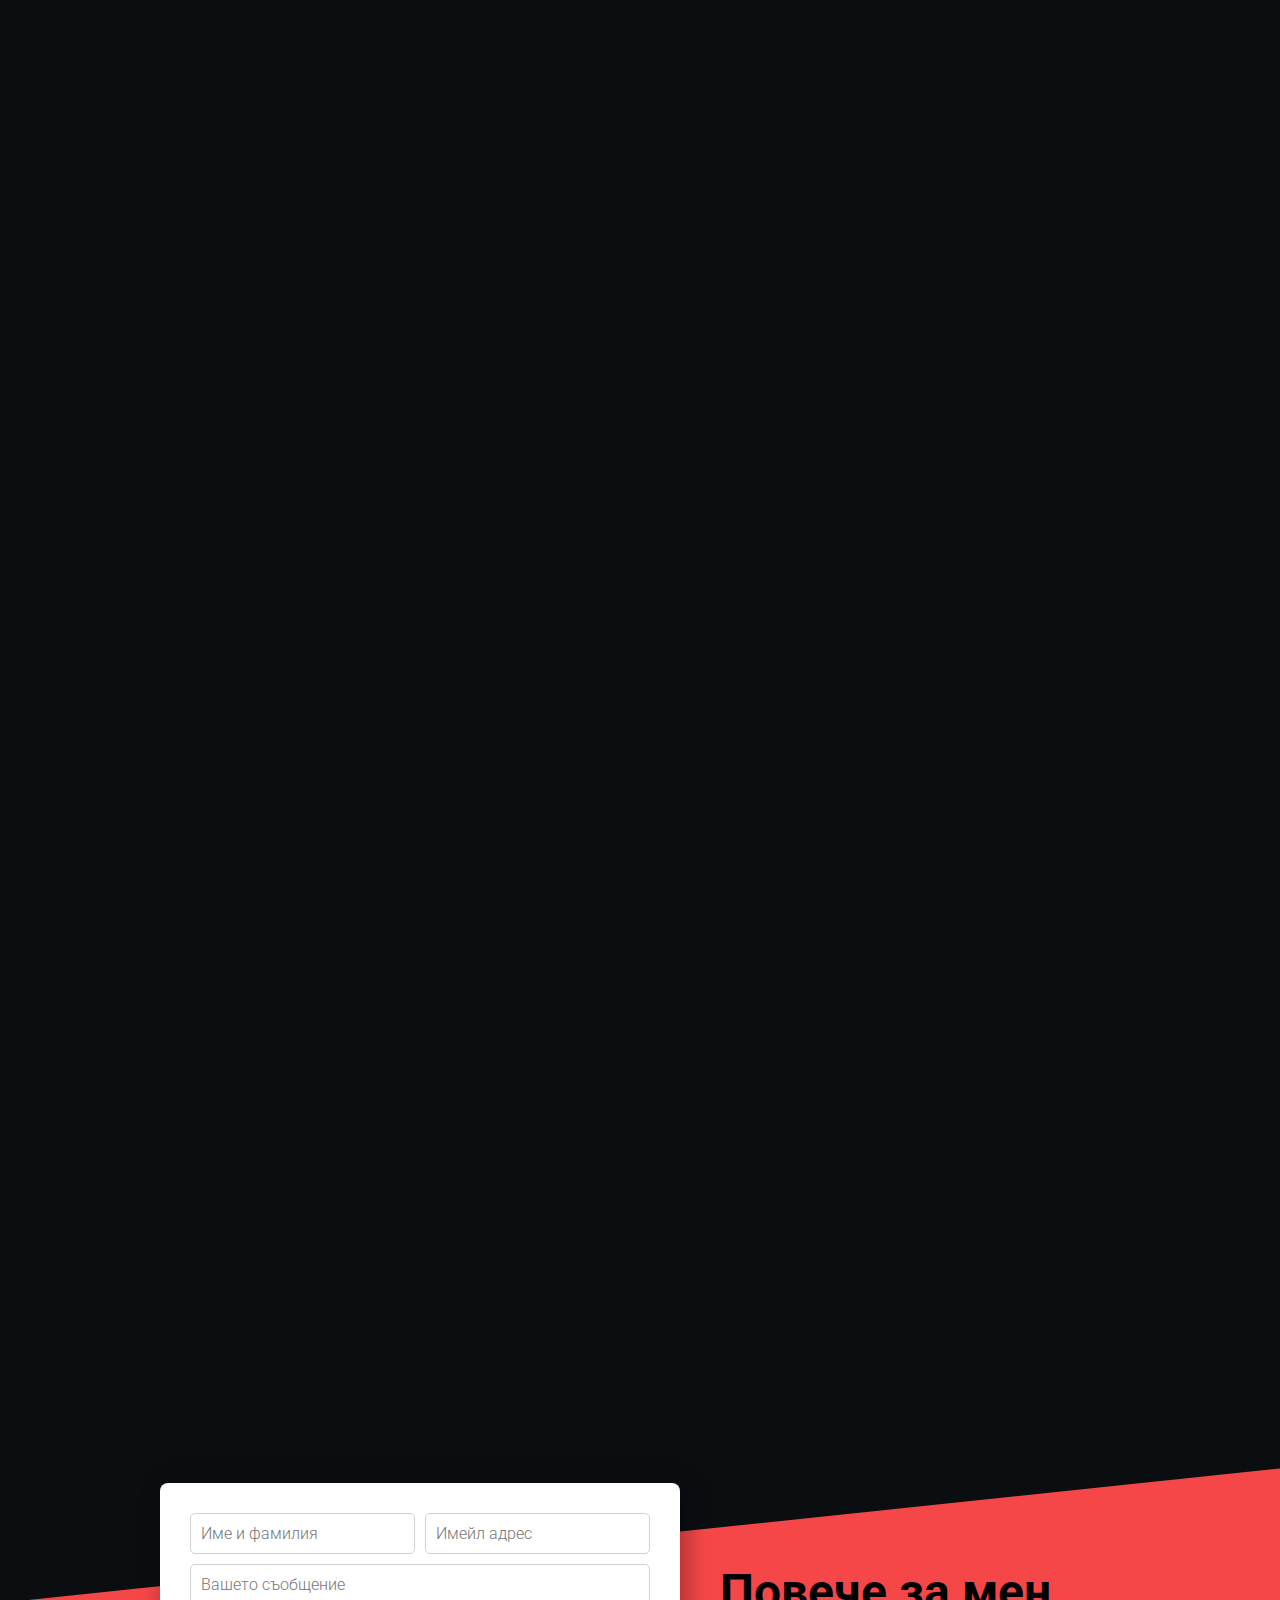
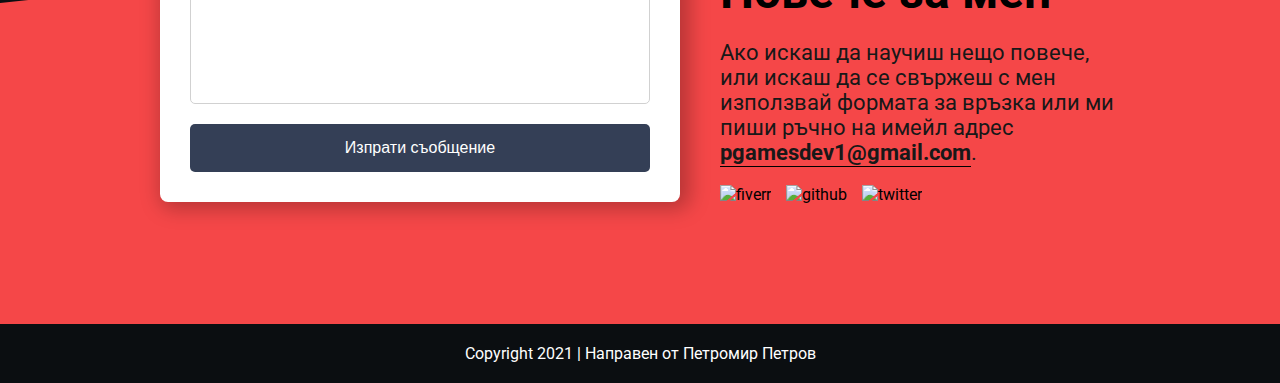
==== commit 2e164c57: "small changes" ====
--- a/bg/index.html
+++ b/bg/index.html
@@ -1,16 +1,47 @@
 <!DOCTYPE html>
 <html lang="en">
     <head>
-        <title>Petromir Petrov | Web Developer</title>
-        <link rel="stylesheet" href="../index.css">
+        <!-- Primary Meta Tags -->
+        <title>Петромир Петров - Web Developer</title>
+        <meta name="title" content="Петромир Петров - Web Developer">
+        <meta name="description" content="Здравей, казвам се Петромир Петров и съм уеб разработчик и дизайнер.">
         <meta charset="UTF-8">
-        <meta name="description" content="Hi, my name is Petromir Petrov and I'm a front-end web developer and designer.">
-        <meta name="keywords" content="HTML, CSS, JavaScript">
         <meta name="author" content="Petromir Petrov">
         <meta name="viewport" content="width=device-width, initial-scale=1.0">
         <link rel="icon" href="../images/logo.png" type="image/png">
+
+        <!-- Open Graph / Facebook -->
+        <meta property="og:type" content="website">
+        <meta property="og:url" content="https://metatags.io/">
+        <meta property="og:title" content="Петромир Петров - Web Developer">
+        <meta property="og:description" content="Здравей, казвам се Петромир Петров и съм уеб разработчик и дизайнер.">
+        <meta property="og:image" content="https://petromir.me/images/petromir-petrov.jpg">
+
+        <!-- Twitter -->
+        <meta property="twitter:card" content="summary_large_image">
+        <meta property="twitter:url" content="https://metatags.io/">
+        <meta property="twitter:title" content="Петромир Петров - Web Developer">
+        <meta property="twitter:description" content="Здравей, казвам се Петромир Петров и съм уеб разработчик и дизайнер.">
+        <meta property="twitter:image" content="https://petromir.me/images/petromir-petrov.jpg">
+
+        <!-- Imports -->
+        <link rel="stylesheet" href="../index.css" type="text/css">
         <script defer src="../index.js"></script>
+
+        <style>
+            @media(max-width: 550px){
+              .welcome-message h1{
+                /* font-size: 120px; */
+                font-size: calc(60px + 3vw);
+              }
+              .welcome-message h2{
+                font-size: 30px;
+                margin-bottom: auto;
+              }
+            }
+        </style>
     </head>
+    
     <body>
         <header>
             <div class="mobile" id="navbar">
@@ -55,7 +86,7 @@
           <section id="home">
             <div class="welcome-message bg">
               <h1>Здравей</h1>
-              <h2>Аз съм уеб-дизайнер</h2>
+              <h2>Аз съм уеб разработчик</h2>
               <div class="welcome-buttons">
                 <a href="#prices">Купи уебсайт</a>
                 <a class="second-welcome-button" href="#contact">Свържи се</a>
@@ -73,12 +104,10 @@
               </div>
               <div class="about-right">
                 <p>
-                Здравей, казвам се Петромир Петров и съм самонаучен web разработчик и дизайнер. Обичам да създавам уебсайтове и уеб-апликации, които помагат на хората.
+                Здравей, казвам се Петромир Петров и съм web разработчик и дизайнер. Обичам да създавам уебсайтове и уеб-апликации, които помагат на хората.
         <br/>
         <br/>
-        Имам опит с HTML, CSS, JS, ReactJS, PreactJS, NextJS, Axios, Firebase and TailwindCSS. For me the key of making a good website is having the best possible performance,
-        design, responsivness and last, but not least browser support. За мен най- важното нещо при създаване на уебсайт е постигането на възможно най- добрите - бързина, дизайн, (респонсив) и последно
-        , но не и по значение съвместимост между всеки браузър.
+        Имам опит с HTML, CSS, JS, ReactJS, PreactJS, NextJS, Axios, Firebase and TailwindCSS. За мен най- важното нещо при създаване на уебсайт е постигането на възможно най- добрите - бързина, дизайн, (респонсив) и последно, но не и по значение съвместимост между всеки браузър.
         </p>
                 <h4>Намери ме</h4>
               <div class="social">
@@ -96,6 +125,25 @@
             <h3>Разгледайте някои от проектите, по които съм работил</h3>
             <div class="projects-flex">
               <div class="project-tile scroll scroll-from-right">
+                <img loading="lazy" alt="project" src="../images/агро-торове.png"/>
+                <div class="project-tile-body">
+                  <h2 class="project-name">"Агро Торове 77 ООД" платформа за търгуване</h2>
+                  <div class="line project-line"></div>
+                  <div class="project-stack">
+                    <h3 class="project-stack-item">TailwindCSS</h3>
+                    <h3 class="project-stack-item">PreactJS</h3>
+                    <h3 class="project-stack-item">Axios</h3>
+                    <h3 class="project-stack-item">Firebase</h3>
+                    <h3 class="project-stack-item">EmailJS api</h3>
+                  </div>
+                  <p>Платформа за търгуване на минерални торове със затворен достъп. Функции като автентикация, качване на обяви, имейл при поръчка и други...</p>
+                  <div class="project-tile-bottom">
+                    <a href="https://agrotorove.vercel.app/" class="project-bottom-preview" target="_blank">Виж</a>
+                    <a href="#" class="project-bottom-github" target="_blank">Github</a>
+                  </div>
+                </div>                               
+              </div>
+              <!-- <div class="project-tile scroll scroll-from-left">
                 <img loading="lazy" alt="project" src="https://propus-elementor.nelly-k.com/wp-content/uploads/2021/02/Portfolio-01-768x512.jpg"/>
                 <div class="project-tile-body">
                   <h2 class="project-name">Lorem lipsum</h2>
@@ -108,26 +156,8 @@
                   </div>
                   <p>Lorem ipsum dolor sit, amet consectetur adipisicing elit. Hic, quaerat?</p>
                   <div class="project-tile-bottom">
-                    <a href="#" class="project-bottom-preview">Виж</a>
-                    <a href="#" class="project-bottom-github">Github</a>
-                  </div>
-                </div>                               
-              </div>
-              <div class="project-tile scroll scroll-from-left">
-                <img loading="lazy" alt="project" src="https://propus-elementor.nelly-k.com/wp-content/uploads/2021/02/Portfolio-01-768x512.jpg"/>
-                <div class="project-tile-body">
-                  <h2 class="project-name">Lorem lipsum</h2>
-                  <div class="line project-line"></div>
-                  <div class="project-stack">
-                    <h3 class="project-stack-item">Lorem.</h3>
-                    <h3 class="project-stack-item">Lorem.</h3>
-                    <h3 class="project-stack-item">Lorem.</h3>
-                    <h3 class="project-stack-item">Lorem.</h3>
-                  </div>
-                  <p>Lorem ipsum dolor sit, amet consectetur adipisicing elit. Hic, quaerat?</p>
-                  <div class="project-tile-bottom">
-                    <a href="#" class="project-bottom-preview">Виж</a>
-                    <a href="#" class="project-bottom-github">Github</a>
+                    <a href="#" class="project-bottom-preview" target="_blank">Виж</a>
+                    <a href="#" class="project-bottom-github" target="_blank">Github</a>
                   </div>
                 </div>                               
               </div>
@@ -144,11 +174,11 @@
                   </div>
                   <p>Lorem ipsum dolor sit, amet consectetur adipisicing elit. Hic, quaerat?</p>
                   <div class="project-tile-bottom">
-                    <a href="#" class="project-bottom-preview">Виж</a>
-                    <a href="#" class="project-bottom-github">Github</a>
+                    <a href="#" class="project-bottom-preview" target="_blank" >Виж</a>
+                    <a href="#" class="project-bottom-github" target="_blank">Github</a>
                   </div>
                 </div>                               
-              </div>
+              </div> -->
 
            
             </div>
@@ -161,14 +191,14 @@
               <div class="plan">
                 <div class="plan-top">
                   <h4 class="plan-category">Стандартен</h4>
-                  <h2 class="plan-price"><span>40лв.</span> /фиксирана</h2>
-                  <p class="plan-desc">A beautifuly designed one page with 5 sections maximum static website.</p>
+                  <h2 class="plan-price"><span>80лв.</span> /фиксирана</h2>
+                  <p class="plan-desc">Красив, бърз и отличаващ се статичен уебсайт. Една страница с максимално 5 секции</p>
                 </div>
                 <div class="plan-info">
                   <ul>
-                    <li><img src="../images/tick.png" alt="/"/>Perfect for starters</li>
+                    <li><img src="../images/tick.png" alt="/"/>Перфектен за нови бизнеси</li>
                     <li><img src="../images/tick.png" alt="/"/>1 страница 5 секции</li>
-                    <li><img src="../images/tick.png" alt="/"/>Анимации</li>
+                    <li><img src="../images/tick.png" alt="/"/>Форма за контакт</li>
                     <li><img src="../images/tick.png" alt="/"/>1 ревизия</li>
                     <a class="contact-button" href="#contact">Свържи се</a>
                   </ul>
@@ -177,12 +207,12 @@
               <div class="plan" id="best-plan">
                 <div class="plan-top">
                   <h4 class="plan-category">Препоръчан</h4>
-                  <h2 class="plan-price"><span>80лв.</span> /фиксирана</h2>
-                  <p class="plan-desc">Multi-page static website with Lorem ipsum dolor sit amet.</p>
+                  <h2 class="plan-price"><span>120лв.</span> /фиксирана</h2>
+                  <p class="plan-desc">Повече от една страница статичен уебсайт</p>
                 </div>
                 <div class="plan-info">
                   <ul>
-                    <li><img src="../images/tick.png" alt="/"/>Perfect for starters</li>
+                    <li><img src="../images/tick.png" alt="/"/>Перфектен за всеки</li>
                     <li><img src="../images/tick.png" alt="/"/>3-4 страници</li>
                     <li><img src="../images/tick.png" alt="/"/>Wireframe</li>
                     <li><img src="../images/tick.png" alt="/"/>3 ревизии</li>
@@ -194,11 +224,11 @@
                 <div class="plan-top">
                   <h4 class="plan-category">Бизнес</h4>
                   <h2 class="plan-price"><span>200лв.</span> /фиксирана</h2>
-                  <p class="plan-desc">Lorem ipsum dolor sit amet consectetur adipisicing elit.</p>
+                  <p class="plan-desc">Статичен уебсайт с повече от 5 страници</p>
                 </div>
                 <div class="plan-info">
                   <ul>
-                    <li><img src="../images/tick.png" alt="/"/>Перфектен за вашия бизнес</li>
+                    <li><img src="../images/tick.png" alt="/"/>Перфектен за развити бизнеси</li>
                     <li><img src="../images/tick.png" alt="/"/>5-9 страници</li>
                     <li><img src="../images/tick.png" alt="/"/>Layout sketch и wireframe</li>
                     <li><img src="../images/tick.png" alt="/"/>5 ревизии</li>
@@ -209,6 +239,9 @@
               
             </div>
             <p class="plans-disclaimer">*Всички цени са цени за самият уебсайт и не включват хостинг и домейн, но е моя задача да ви помогна за тях!</p>
+          </section>
+          <section class="section certificates scroll scroll-opacity">
+            <a href="https://www.freecodecamp.org/certification/fcc73e8fb23-aeba-4468-9c81-c3d561b6b701/responsive-web-design" target="_blank"><img src="https://petromir.me/images/certificate.png" style="width: 100%;max-width: 800px; height: auto; cursor: pointer; border-radius: 5px;"/></a>          
           </section>
         </main>
         <footer>
--- a/index.css
+++ b/index.css
@@ -83,7 +83,8 @@
   background-color: #0B0E11;
 }
 header a{
-  font-size: 26px;
+  /* font-size: 26px; */
+  font-size: 18px;
   text-transform:uppercase;
   white-space: nowrap;
 }
@@ -99,6 +100,7 @@
 }
 .nav-item:last-child{
   padding: 5px 20px;
+  border-radius: 5px;
   border: 2px solid #F54748;
   transition: .1s ease-out;
   background: transparent;
@@ -161,8 +163,6 @@
   height: 30px;
   top:0;
   left:50%;
-  /* top:25px
-  right:40px; */
   background-color: black;
   transform: rotate(-45deg);
 }
@@ -189,22 +189,22 @@
   display: none;
   position: absolute;
   width: 100%;
-  bottom: -100px;
-  height: 300px;
+  bottom: 0px;/*-100px*/
+  height: 180px;
   background: rgb(255, 219, 219);
   z-index: 0;
   transform: skewY(-6deg);
   transform-origin: top left;
 }
-
 #navbar{
   display:flex;
 }
-
-
 @media (min-width: 1300px){
   .nav-item{
     font-size: 16px;
+  }
+  #navbar a{
+    font-size: 24px;
   }
 }
 @media (max-width: 768px){
@@ -223,7 +223,7 @@
     padding: 0;
   }
   .mobile{
-    padding:20px 10px;
+    padding: 10px;
     background-color: #0B0E11;
   }
   .navWrapper{
@@ -278,29 +278,32 @@
     border-bottom: 2px solid #F54748;
   }
   .nav-item:last-child{
-    /* padding: 0 0;
-    margin-bottom: 0;
-    background:none;
-    background-color: transparent;
-    color: #212121;
-    border: 2px solid transparent;
-    font-weight: 600;
-    transition: .3s ease-out border;
-    color: black;
-    padding: 5px;
-    border: 2px solid #F54748; */
     padding: 5px 10px;
   }
-  /* .nav-item:last-child:hover{
-    color: black;
-    border-bottom: 2px solid #F54748;
-  } */
   .links{
     flex-direction: column;
     margin-top: auto;
   }
   .hamburger{
     display: block;
+  }
+}
+@media (max-width: 480px){
+  .hamburger div{
+    width: 30px;
+    right: 0px;
+    background-color: white;
+    height: 3px;
+    top:10px;
+    position: absolute;
+  }
+  .hamburger div:nth-child(2){
+      top: 20px;
+      width: 20px;
+  }
+  .hamburger div:last-child{
+      top:30px;
+      width: 8px;
   }
 }
 /*WELCOME SECTION*/
@@ -310,11 +313,12 @@
   justify-content:center;
   align-items:center;
   text-align:center;
+  padding-top: 90px;
 }
 .welcome-message{
   display:flex;
   max-width: 800px;
-  padding: 20px;
+  padding: 10px;
   flex-direction:column;
   align-items: center;
 }
@@ -347,10 +351,14 @@
   color:white;
   font-size: 16px;
   padding: 20px 60px;
+  border-radius: 5px;
   text-transform: uppercase;
   white-space:nowrap;
   margin: 0 15px;
   width: 100%;
+  max-width: 400px;
+  align-self: center;
+  transition: .3s ease-out;
 }
 .welcome-buttons a:hover{
   background-color:white;
@@ -375,13 +383,11 @@
     margin-top: 20px;
   }
   .welcome-message h1{
-    font-size: 100px;
-  }
-  .welcome-message.bg h1{
-    font-size: 80px;
+    /* font-size: 120px; */
+    font-size: calc(80px + 6vw);
   }
   .welcome-message h2{
-    font-size: 30px;
+    font-size: 40px;
     margin-bottom: auto;
   }
   .welcome-message{
@@ -391,10 +397,17 @@
   .welcome-buttons{
     margin-top: 100px;
   }
-  /* #home{
-    align-items: flex-end;
-    padding-bottom: 30px;
+}
+@media (max-width: 456px){
+  /* .welcome-message h1{
+    font-size: 80px;
+  }
+  .welcome-message h2{
+    font-size: 30px;
   } */
+  .welcome-buttons a{
+    font-size: 14px;
+  }
 }
 @media (min-height: 800px){
   #home{
@@ -638,25 +651,6 @@
   color:black;
 }
 
-/* .project-tile img:hover{
-  transform: translateY(-10px)
-} */
-/* .project-tile a{
-  text-transform:uppercase;
-  margin-top:20px;
-  font-size: 16px;
-  letter-spacing: .8px;
-  font-weight:500;
-}
-.project-tile h4{
-  font-weight: 300;
-  margin-top: 15px;
-} */
-/* @media (min-width: 1300px){
-  .project-tile {
-    max-width: 450px;
-  }
-} */
 @media (max-width: 760px){
   .project-tile{
     margin: 10px 0;
@@ -726,7 +720,7 @@
   margin-top: 50px;
 }
 .plans-disclaimer{
-  color: rgb(228, 228, 228);
+  color: rgb(228, 228, 228, 0.8);
   margin-top: 20px;
   max-width: 100%;
 }
@@ -752,7 +746,7 @@
   font-weight: 500;
 }
 .plan-top{
-  padding: 30px;
+  padding: 20px;
 }
 .plan-price{
  color:#444444; 
@@ -771,7 +765,7 @@
 }
 /*plan bottom*/
 .plan-info{
-  padding: 20px 30px 30px 30px;
+  padding: 20px;
   background-color: #F9FAFB;
   border-radius: 0 0 8px 8px;
 }
@@ -790,9 +784,11 @@
   display: flex;
   justify-content: center;
   margin-top: 30px;
+  font-size: 16px;
   border-radius: 5px;
-  padding: 12px 0;
+  padding: 15px;
   cursor: pointer;
+  transition: .3s ease-out;
 }
 #best-plan .contact-button{
   background-color: #F54748;
@@ -833,9 +829,9 @@
   .plan-info li{
     font-size: 20px;
   }
-  .contact-button{
+  /* .contact-button{
     font-size: 24px;
-  }
+  } */
 }
 @media (max-width: 768px){
   .plan{
@@ -873,16 +869,17 @@
 }
 footer input, footer textarea{
   border: 1px solid #D1D1D1;
-  font-size: 24px;
-  padding: 7px 10px;
+  /* font-size: 24px; */
+  padding: 10px;
   color:black;
   font-family: "Roboto", sans-serif!important;
   font-weight: 300;
   border-radius: 5px;
   resize: none;
+  font-size: 16px;
 }
 footer textarea{
-  padding: 10px 7px 90px 7px;
+  padding-bottom: 90px;
 }
 .footer-top {
   position: absolute;
@@ -951,16 +948,20 @@
 }
 .contact-form input{
   margin-bottom: 10px;
-}
-.contact-form textarea{
+  font-size: 16px;
+  padding: 10px;
+}
+/* .contact-form textarea{
   margin-top: 10px;
-}
+  font-size: 16px;
+  padding: 10px;
+} */
 .contact-form button{
-  font-size: 24px;
+  font-size: 16px;
   background-color: #343F56;
   color:white;
   border-radius: 5px;
-  padding: 10px 0;
+  padding: 15px;
   margin-top: 20px;
 }
 .contact-form button:hover{
@@ -973,6 +974,7 @@
   width: 100%;
   display: flex;
   padding: 20px;
+  text-align: center;
   justify-content: center;
 }
 .footer-social{
